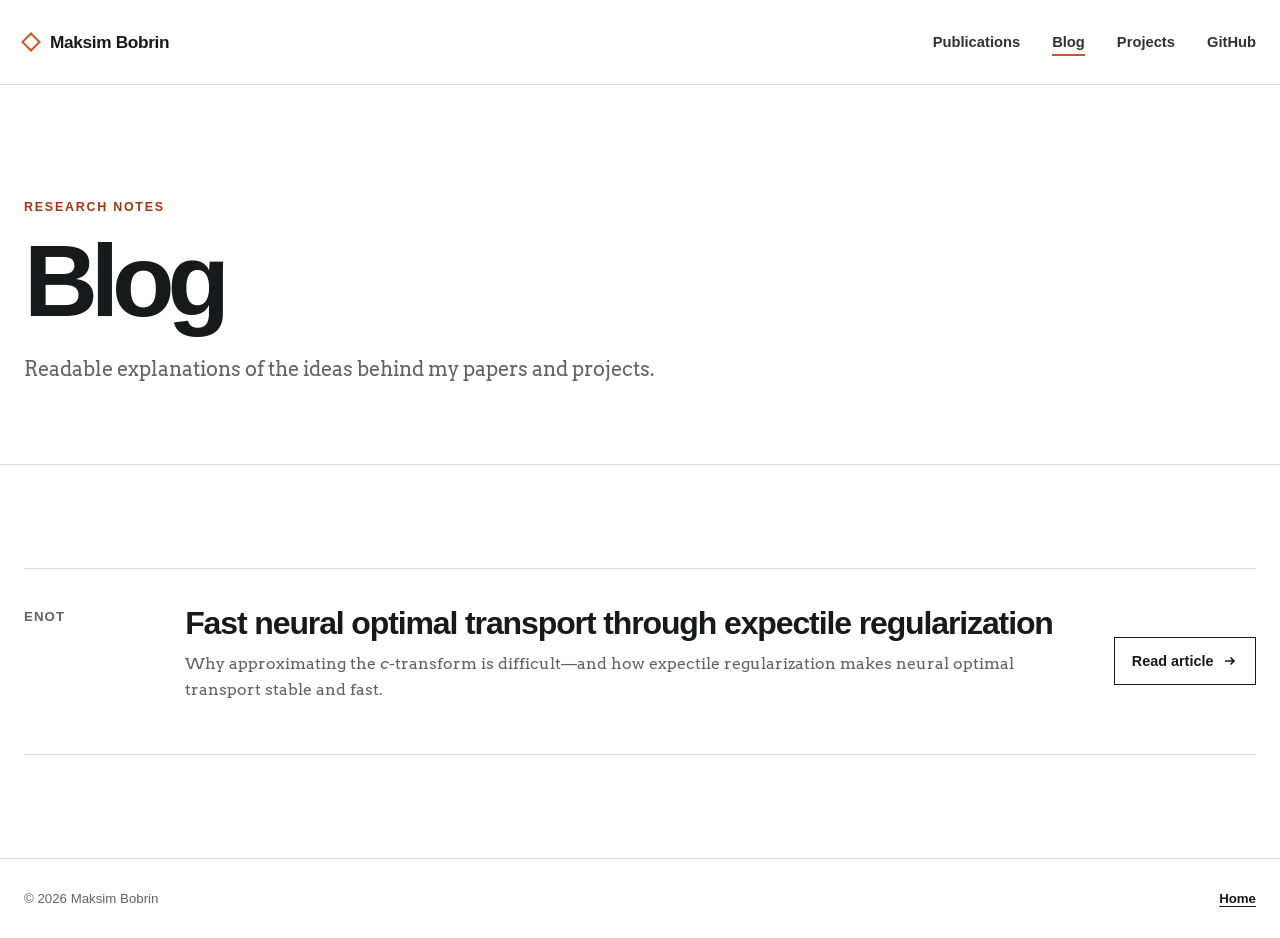
==== blog/index.html @ 1773270e "Build personal research website" ====
<!doctype html>
<html lang="en">
<head>
  <meta charset="utf-8"><meta name="viewport" content="width=device-width, initial-scale=1">
  <title>Blog — Maksim Bobrin</title>
  <meta name="description" content="Research notes and paper explanations by Maksim Bobrin.">
  <link rel="canonical" href="https://maxsbob.github.io/blog/">
  <link rel="icon" href="/assets/favicon.svg" type="image/svg+xml"><link rel="apple-touch-icon" href="/assets/images/favicon-192x192.png">
  <link rel="preconnect" href="https://fonts.googleapis.com"><link rel="preconnect" href="https://fonts.gstatic.com" crossorigin><link href="https://fonts.googleapis.com/css2?family=Arvo:wght@400&amp;display=swap" rel="stylesheet">
  <link rel="stylesheet" href="/assets/css/site.css">
</head>
<body>
  <a class="skip-link" href="#main">Skip to content</a>
  <header class="site-header"><div class="nav-shell"><a class="brand" href="/"><span class="brand-mark" aria-hidden="true"></span>Maksim Bobrin</a><nav class="site-nav" aria-label="Main navigation"><a href="/publications/">Publications</a><a href="/blog/" aria-current="page">Blog</a><a href="/projects/">Projects</a><a href="https://github.com/maxsbob" rel="me">GitHub</a></nav></div></header>
  <main id="main">
    <section class="page-hero"><div class="container"><p class="eyebrow">Research notes</p><h1>Blog</h1><p class="page-intro">Readable explanations of the ideas behind my papers and projects.</p></div></section>
    <section class="section"><div class="container">
      <article class="post-row"><div class="row-label">ENOT</div><div class="post-main"><h2>Fast neural optimal transport through expectile regularization</h2><p class="row-description">Why approximating the <em>c</em>-transform is difficult—and how expectile regularization makes neural optimal transport stable and fast.</p></div><a class="button row-action" href="/blog/enot/">Read article <svg class="arrow-icon" aria-hidden="true" viewBox="0 0 16 16" fill="none"><path d="M3 8h9M8.5 4.5 12 8l-3.5 3.5" stroke="currentColor" stroke-width="1.6"/></svg></a></article>
    </div></section>
  </main>
  <footer class="site-footer"><div class="container footer-inner"><p>© 2026 Maksim Bobrin</p><a href="/">Home</a></div></footer>
</body>
</html>
---- assets/css/site.css ----
:root {
  --ink: #18191b;
  --muted: #616267;
  --paper: #ffffff;
  --soft: #f7f5f1;
  --rule: #dedbd4;
  --accent: #cf541f;
  --accent-dark: #9f3810;
  --heading-font: -apple-system, BlinkMacSystemFont, "Segoe UI", Helvetica, Arial, sans-serif;
  --article-font: "Arvo", sans-serif;
  --container: 1240px;
  --transition: 180ms ease;
}

* {
  box-sizing: border-box;
}

html {
  color-scheme: light;
  scroll-behavior: smooth;
}

body {
  margin: 0;
  background: var(--paper);
  color: var(--ink);
  font-family: var(--heading-font);
  -webkit-font-smoothing: antialiased;
}

img {
  display: block;
  max-width: 100%;
}

a {
  color: inherit;
}

a:focus-visible,
button:focus-visible {
  outline: 3px solid rgba(207, 84, 31, 0.35);
  outline-offset: 4px;
}

.skip-link {
  position: absolute;
  top: -60px;
  left: 1rem;
  z-index: 20;
  padding: 0.75rem 1rem;
  background: var(--ink);
  color: #fff;
  transition: top var(--transition);
}

.skip-link:focus {
  top: 1rem;
}

.site-header {
  border-bottom: 1px solid var(--rule);
}

.nav-shell,
.container {
  width: min(calc(100% - 48px), var(--container));
  margin-inline: auto;
}

.nav-shell {
  min-height: 84px;
  display: flex;
  align-items: center;
  justify-content: space-between;
  gap: 2rem;
}

.brand {
  display: inline-flex;
  align-items: center;
  gap: 0.75rem;
  text-decoration: none;
  font-size: 1.08rem;
  font-weight: 750;
  letter-spacing: -0.02em;
}

.brand-mark {
  width: 14px;
  height: 14px;
  border: 2px solid var(--accent);
  transform: rotate(45deg);
}

.site-nav {
  display: flex;
  align-items: center;
  gap: clamp(1rem, 2.5vw, 2.25rem);
  font-size: 0.92rem;
  font-weight: 650;
}

.site-nav a {
  position: relative;
  padding: 0.35rem 0;
  color: #303135;
  text-decoration: none;
}

.site-nav a::after {
  position: absolute;
  right: 0;
  bottom: 0;
  left: 0;
  height: 2px;
  background: var(--accent);
  content: "";
  opacity: 0;
  transform: scaleX(0.35);
  transition: opacity var(--transition), transform var(--transition);
}

.site-nav a:hover::after,
.site-nav a[aria-current="page"]::after {
  opacity: 1;
  transform: scaleX(1);
}

.hero {
  overflow: hidden;
  border-bottom: 1px solid var(--rule);
}

.hero-grid {
  min-height: 610px;
  display: grid;
  grid-template-columns: minmax(0, 0.9fr) minmax(440px, 1.1fr);
  align-items: center;
  gap: clamp(2rem, 5vw, 5rem);
  padding-block: 5.5rem 4.5rem;
}

.eyebrow,
.kicker {
  margin: 0 0 1.25rem;
  color: var(--accent-dark);
  font-size: 0.78rem;
  font-weight: 800;
  letter-spacing: 0.14em;
  text-transform: uppercase;
}

h1,
h2,
h3,
p {
  margin-top: 0;
}

h1,
h2,
h3 {
  font-family: var(--heading-font);
  text-wrap: balance;
}

.hero h1 {
  max-width: 760px;
  margin-bottom: 1.5rem;
  font-size: clamp(3.6rem, 7.6vw, 7.4rem);
  line-height: 0.88;
  letter-spacing: -0.075em;
}

.hero-copy,
.page-intro,
.prose,
.article-body {
  font-family: var(--article-font);
  font-weight: 400;
}

.hero-copy {
  max-width: 650px;
  margin-bottom: 2.25rem;
  color: var(--muted);
  font-size: clamp(1.05rem, 1.7vw, 1.3rem);
  line-height: 1.75;
}

.button-row,
.link-row {
  display: flex;
  flex-wrap: wrap;
  gap: 0.8rem;
}

.button {
  min-height: 48px;
  display: inline-flex;
  align-items: center;
  justify-content: center;
  gap: 0.55rem;
  padding: 0.7rem 1.05rem;
  border: 1px solid var(--ink);
  background: transparent;
  color: var(--ink);
  font-size: 0.9rem;
  font-weight: 750;
  text-decoration: none;
  transition: background-color var(--transition), border-color var(--transition), color var(--transition), transform var(--transition);
}

.button:hover {
  background: var(--ink);
  color: #fff;
  transform: translateY(-2px);
}

.button-primary {
  border-color: var(--accent);
  background: var(--accent);
  color: #fff;
}

.button-primary:hover {
  border-color: var(--accent-dark);
  background: var(--accent-dark);
}

.arrow-icon {
  width: 16px;
  height: 16px;
  flex: 0 0 auto;
}

.hero-art {
  width: min(760px, 120%);
  max-width: none;
  margin-right: -12%;
}

.section {
  padding-block: clamp(4rem, 8vw, 7rem);
}

.section + .section {
  border-top: 1px solid var(--rule);
}

.section-heading {
  display: flex;
  align-items: end;
  justify-content: space-between;
  gap: 2rem;
  margin-bottom: 2.25rem;
}

.section-heading h2 {
  margin: 0;
  font-size: clamp(2rem, 4vw, 3.5rem);
  line-height: 1;
  letter-spacing: -0.055em;
}

.text-link {
  display: inline-flex;
  align-items: center;
  gap: 0.45rem;
  color: var(--accent-dark);
  font-weight: 750;
  text-decoration-thickness: 1px;
  text-underline-offset: 0.28em;
}

.text-link:hover {
  color: var(--accent);
}

.work-row,
.project-row,
.post-row {
  display: grid;
  grid-template-columns: 110px minmax(0, 1fr) auto;
  gap: clamp(1.25rem, 4vw, 4.5rem);
  padding-block: 2.25rem;
  border-top: 1px solid var(--rule);
}

.work-row:last-child,
.project-row:last-child,
.post-row:last-child {
  border-bottom: 1px solid var(--rule);
}

.work-year,
.row-label {
  padding-top: 0.3rem;
  color: var(--muted);
  font-size: 0.83rem;
  font-weight: 750;
  letter-spacing: 0.08em;
  text-transform: uppercase;
}

.work-main h3,
.project-main h2,
.post-main h2 {
  margin-bottom: 0.65rem;
  font-size: clamp(1.45rem, 2.5vw, 2.3rem);
  line-height: 1.13;
  letter-spacing: -0.035em;
}

.authors,
.row-description {
  margin-bottom: 1rem;
  color: var(--muted);
  font-family: var(--article-font);
  font-size: 0.97rem;
  font-weight: 400;
  line-height: 1.65;
}

.spotlight {
  display: inline-block;
  margin-bottom: 1rem;
  padding: 0.42rem 0.65rem;
  border-left: 3px solid var(--accent);
  background: #f7e5db;
  color: #72290e;
  font-size: 0.78rem;
  font-weight: 800;
  letter-spacing: 0.05em;
  text-transform: uppercase;
}

.link-row a {
  color: var(--accent-dark);
  font-size: 0.9rem;
  font-weight: 720;
  text-decoration-thickness: 1px;
  text-underline-offset: 0.25em;
}

.row-action {
  align-self: center;
}

.page-hero {
  padding-block: clamp(4.5rem, 9vw, 8rem) clamp(3rem, 6vw, 5rem);
  border-bottom: 1px solid var(--rule);
}

.page-hero h1 {
  max-width: 1000px;
  margin-bottom: 1.5rem;
  font-size: clamp(3.2rem, 8vw, 7.6rem);
  line-height: 0.92;
  letter-spacing: -0.07em;
}

.page-intro {
  max-width: 760px;
  margin-bottom: 0;
  color: var(--muted);
  font-size: clamp(1.05rem, 1.7vw, 1.25rem);
  line-height: 1.75;
}

.article-header {
  padding-block: clamp(4rem, 8vw, 7rem) clamp(3rem, 6vw, 5rem);
  border-bottom: 1px solid var(--rule);
}

.article-header-inner {
  max-width: 980px;
}

.article-header h1 {
  margin-bottom: 1.5rem;
  font-size: clamp(2.8rem, 6.3vw, 6rem);
  line-height: 0.96;
  letter-spacing: -0.06em;
}

.article-deck {
  max-width: 800px;
  margin-bottom: 1.5rem;
  color: var(--muted);
  font-family: var(--article-font);
  font-size: clamp(1.05rem, 2vw, 1.35rem);
  font-weight: 400;
  line-height: 1.72;
}

.article-meta {
  margin: 0;
  color: var(--accent-dark);
  font-size: 0.8rem;
  font-weight: 800;
  letter-spacing: 0.09em;
  text-transform: uppercase;
}

.article-layout {
  display: grid;
  grid-template-columns: 210px minmax(0, 760px);
  justify-content: center;
  gap: clamp(2.5rem, 7vw, 7rem);
  padding-block: clamp(3.5rem, 8vw, 7rem);
}

.article-toc {
  position: sticky;
  top: 2rem;
  align-self: start;
  padding-top: 0.2rem;
}

.article-toc p {
  margin-bottom: 0.8rem;
  color: var(--muted);
  font-size: 0.75rem;
  font-weight: 800;
  letter-spacing: 0.1em;
  text-transform: uppercase;
}

.article-toc a {
  display: block;
  padding-block: 0.45rem;
  color: #414246;
  font-size: 0.88rem;
  text-decoration: none;
}

.article-toc a:hover {
  color: var(--accent-dark);
}

.article-body {
  font-size: 1.04rem;
  line-height: 1.95;
}

.article-body h2 {
  margin: 3.2rem 0 1rem;
  font-size: clamp(1.65rem, 3vw, 2.35rem);
  line-height: 1.15;
  letter-spacing: -0.035em;
}

.article-body h2:first-child {
  margin-top: 0;
}

.article-body p,
.article-body ul {
  margin-bottom: 1.5rem;
}

.article-body li + li {
  margin-top: 0.65rem;
}

.callout {
  margin-block: 2rem;
  padding: 1.25rem 1.4rem;
  border-left: 4px solid var(--accent);
  background: var(--soft);
}

.callout p:last-child {
  margin-bottom: 0;
}

.empty-state {
  max-width: 720px;
  padding-block: 3rem;
}

.empty-state h2 {
  margin-bottom: 0.8rem;
  font-size: 2rem;
  letter-spacing: -0.04em;
}

.empty-state p {
  color: var(--muted);
  line-height: 1.7;
}

.site-footer {
  padding-block: 2rem;
  border-top: 1px solid var(--rule);
}

.footer-inner {
  display: flex;
  align-items: center;
  justify-content: space-between;
  gap: 1.5rem;
  color: var(--muted);
  font-size: 0.83rem;
}

.footer-inner p {
  margin: 0;
}

.footer-inner a {
  color: var(--ink);
  font-weight: 700;
  text-underline-offset: 0.22em;
}

@media (max-width: 900px) {
  .hero-grid {
    min-height: auto;
    grid-template-columns: 1fr;
    padding-top: 4rem;
  }

  .hero-art {
    width: 100%;
    max-width: 700px;
    margin: -1rem auto -2rem;
  }

  .work-row,
  .project-row,
  .post-row {
    grid-template-columns: 80px minmax(0, 1fr);
  }

  .row-action {
    grid-column: 2;
    justify-self: start;
  }

  .article-layout {
    grid-template-columns: minmax(0, 760px);
  }

  .article-toc {
    position: static;
    display: flex;
    flex-wrap: wrap;
    gap: 0.2rem 1rem;
    padding-bottom: 1.5rem;
    border-bottom: 1px solid var(--rule);
  }

  .article-toc p {
    width: 100%;
  }
}

@media (max-width: 640px) {
  .nav-shell,
  .container {
    width: min(calc(100% - 32px), var(--container));
  }

  .nav-shell {
    min-height: 0;
    align-items: flex-start;
    flex-direction: column;
    gap: 1rem;
    padding-block: 1.25rem;
  }

  .site-nav {
    width: 100%;
    justify-content: space-between;
    gap: 0.75rem;
    overflow-x: auto;
    font-size: 0.84rem;
  }

  .hero-grid {
    padding-block: 3.5rem 2.5rem;
  }

  .hero h1,
  .page-hero h1 {
    font-size: clamp(3.1rem, 17vw, 4.8rem);
  }

  .article-header h1 {
    font-size: clamp(2.6rem, 13vw, 4rem);
  }

  .section-heading,
  .footer-inner {
    align-items: flex-start;
    flex-direction: column;
  }

  .work-row,
  .project-row,
  .post-row {
    grid-template-columns: 1fr;
    gap: 0.75rem;
  }

  .row-action {
    grid-column: 1;
  }

  .article-body {
    font-size: 0.98rem;
    line-height: 1.85;
  }
}

@media (prefers-reduced-motion: reduce) {
  html {
    scroll-behavior: auto;
  }

  *,
  *::before,
  *::after {
    scroll-behavior: auto !important;
    transition-duration: 0.01ms !important;
  }
}
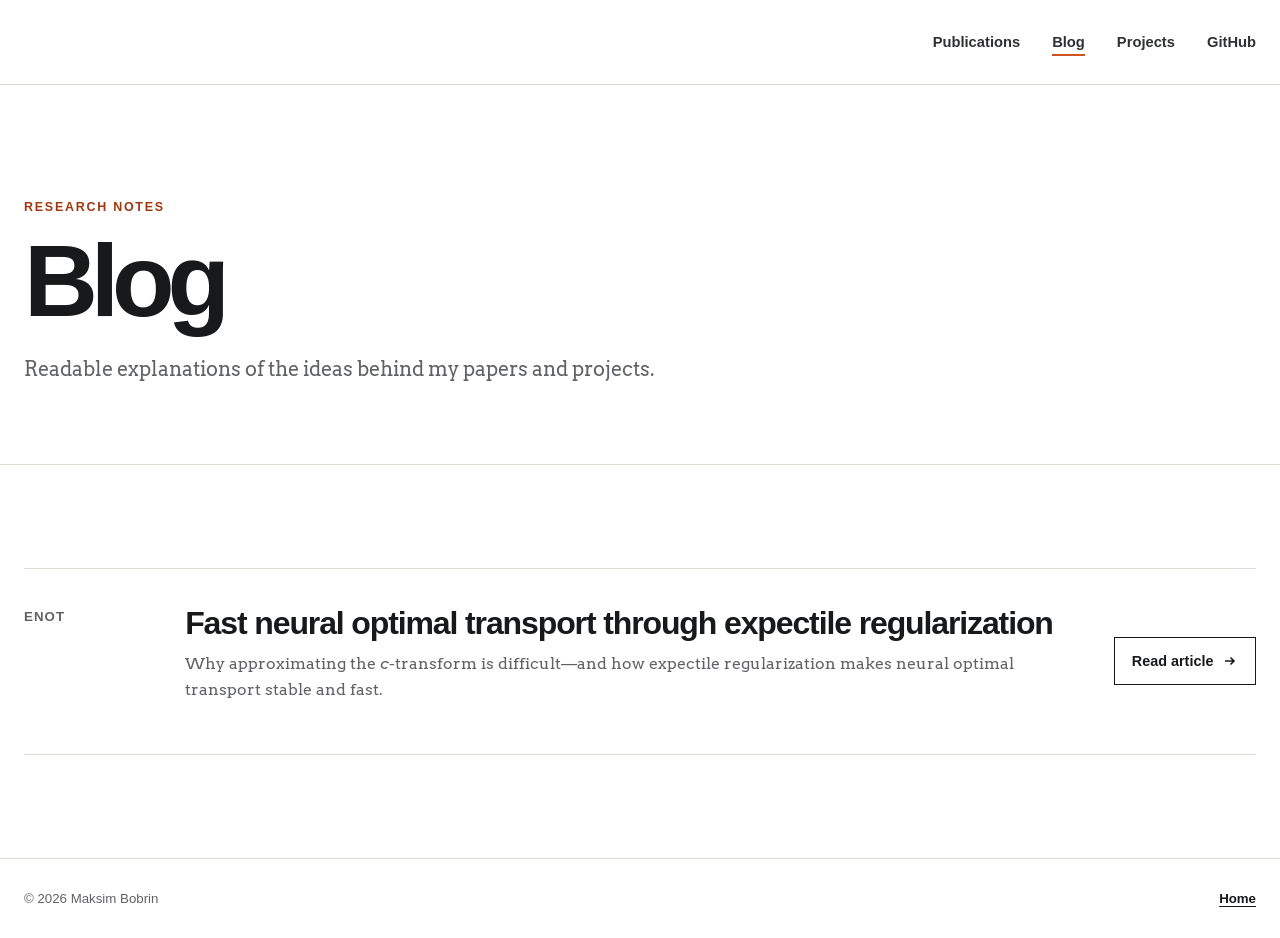
==== commit 2e0283cc: "Publish personal research website" ====
--- a/blog/index.html
+++ b/blog/index.html
@@ -11,7 +11,7 @@
 </head>
 <body>
   <a class="skip-link" href="#main">Skip to content</a>
-  <header class="site-header"><div class="nav-shell"><a class="brand" href="/"><span class="brand-mark" aria-hidden="true"></span>Maksim Bobrin</a><nav class="site-nav" aria-label="Main navigation"><a href="/publications/">Publications</a><a href="/blog/" aria-current="page">Blog</a><a href="/projects/">Projects</a><a href="https://github.com/maxsbob" rel="me">GitHub</a></nav></div></header>
+  <header class="site-header"><div class="nav-shell nav-shell-end"><nav class="site-nav" aria-label="Main navigation"><a href="/publications/">Publications</a><a href="/blog/" aria-current="page">Blog</a><a href="/projects/">Projects</a><a href="https://github.com/maxsbob" rel="me">GitHub</a></nav></div></header>
   <main id="main">
     <section class="page-hero"><div class="container"><p class="eyebrow">Research notes</p><h1>Blog</h1><p class="page-intro">Readable explanations of the ideas behind my papers and projects.</p></div></section>
     <section class="section"><div class="container">
--- a/assets/css/site.css
+++ b/assets/css/site.css
@@ -75,6 +75,10 @@
   align-items: center;
   justify-content: space-between;
   gap: 2rem;
+}
+
+.nav-shell-end {
+  justify-content: flex-end;
 }
 
 .brand {
@@ -242,6 +246,231 @@
   margin-right: -12%;
 }
 
+.home-main {
+  border-bottom: 1px solid var(--rule);
+}
+
+.home-split {
+  display: grid;
+  grid-template-columns: repeat(2, minmax(0, 1fr));
+  align-items: stretch;
+}
+
+.profile-pane {
+  min-height: calc(100vh - 84px);
+  padding: clamp(4rem, 8vw, 7.5rem) clamp(2rem, 5vw, 5rem) 5rem 0;
+}
+
+.profile-identity {
+  position: sticky;
+  top: 3.5rem;
+  width: max-content;
+  max-width: 100%;
+}
+
+.profile-pane h1 {
+  margin: 0;
+  font-size: clamp(3.8rem, 6vw, 5.75rem);
+  line-height: 0.94;
+  letter-spacing: -0.07em;
+}
+
+.profile-links {
+  display: flex;
+  align-items: center;
+  gap: 0.55rem;
+  width: fit-content;
+  margin: 1.7rem auto 0;
+}
+
+.profile-links a {
+  width: 44px;
+  height: 44px;
+  display: inline-flex;
+  align-items: center;
+  justify-content: center;
+  color: #3f4145;
+  transition: color var(--transition), transform var(--transition);
+}
+
+.profile-links a:hover {
+  color: var(--accent);
+  transform: translateY(-2px);
+}
+
+.profile-links svg {
+  width: 27px;
+  height: 27px;
+  fill: currentColor;
+}
+
+.profile-links .icon-cutout {
+  fill: var(--paper);
+}
+
+.home-publications {
+  min-width: 0;
+  padding: clamp(3.5rem, 6vw, 5.5rem) 0 5rem clamp(2rem, 4vw, 4rem);
+  border-left: 1px solid var(--rule);
+}
+
+.compact-heading {
+  display: flex;
+  align-items: baseline;
+  justify-content: space-between;
+  gap: 1.5rem;
+  margin-bottom: 1.3rem;
+}
+
+.compact-heading h2 {
+  margin: 0;
+  font-size: clamp(1.8rem, 3vw, 2.5rem);
+  line-height: 1;
+  letter-spacing: -0.045em;
+}
+
+.compact-heading .text-link {
+  flex: 0 0 auto;
+  font-size: 0.78rem;
+}
+
+.publication-list {
+  border-bottom: 1px solid var(--rule);
+}
+
+.publication-item {
+  display: grid;
+  grid-template-columns: 54px minmax(0, 1fr);
+  gap: 1rem;
+  padding-block: 1.1rem;
+  border-top: 1px solid var(--rule);
+}
+
+.publication-year {
+  padding-top: 0.15rem;
+  color: var(--muted);
+  font-size: 0.72rem;
+  font-weight: 750;
+  letter-spacing: 0.06em;
+}
+
+.publication-title {
+  margin-bottom: 0.42rem;
+  font-size: clamp(0.98rem, 1.35vw, 1.13rem);
+  line-height: 1.27;
+  letter-spacing: -0.02em;
+}
+
+.publication-title a {
+  text-decoration-color: transparent;
+  text-decoration-thickness: 1px;
+  text-underline-offset: 0.22em;
+  transition: color var(--transition), text-decoration-color var(--transition);
+}
+
+.publication-title a:hover {
+  color: var(--accent-dark);
+  text-decoration-color: currentColor;
+}
+
+.publication-meta,
+.publication-venue {
+  margin-bottom: 0.28rem;
+  color: var(--muted);
+  font-family: var(--article-font);
+  font-size: 0.72rem;
+  font-weight: 400;
+  line-height: 1.52;
+}
+
+.publication-meta .author-self {
+  color: var(--ink);
+  font-weight: 700;
+}
+
+.equal-contribution-mark {
+  margin-left: 0.08em;
+  color: var(--accent-dark);
+  font-size: 0.8em;
+  line-height: 0;
+}
+
+.publication-note {
+  margin: 0.9rem 0 0;
+  color: var(--muted);
+  font-family: var(--article-font);
+  font-size: 0.7rem;
+  line-height: 1.5;
+}
+
+.publication-note sup {
+  color: var(--accent-dark);
+  font-weight: 700;
+}
+
+.publication-venue {
+  color: #414246;
+}
+
+.venue-mark {
+  display: inline-block;
+  padding: 0.26rem 0.48rem;
+  border-left: 3px solid var(--accent);
+  background: #f7e5db;
+  color: #72290e;
+  font-family: var(--heading-font);
+  font-size: 0.67rem;
+  font-weight: 800;
+  letter-spacing: 0.055em;
+  line-height: 1.2;
+  text-transform: uppercase;
+}
+
+.publication-badge {
+  display: inline-block;
+  margin-bottom: 0.48rem;
+  color: var(--accent-dark);
+  font-size: 0.67rem;
+  font-weight: 800;
+  letter-spacing: 0.07em;
+  text-transform: uppercase;
+}
+
+.publication-links {
+  display: flex;
+  flex-wrap: wrap;
+  gap: 0.35rem 0.75rem;
+  margin-top: 0.46rem;
+}
+
+.publication-links a {
+  color: var(--accent-dark);
+  font-size: 0.7rem;
+  font-weight: 750;
+  text-decoration-thickness: 1px;
+  text-underline-offset: 0.22em;
+}
+
+.publication-archive {
+  max-width: 1040px;
+  margin-inline: auto;
+}
+
+.publication-archive .publication-item {
+  grid-template-columns: 72px minmax(0, 1fr);
+  gap: clamp(1rem, 3vw, 2.5rem);
+  padding-block: 1.55rem;
+}
+
+.publication-archive .publication-title {
+  font-size: clamp(1.1rem, 2vw, 1.45rem);
+}
+
+.publication-archive .publication-meta,
+.publication-archive .publication-venue {
+  font-size: 0.82rem;
+}
+
 .section {
   padding-block: clamp(4rem, 8vw, 7rem);
 }
@@ -518,6 +747,14 @@
 }
 
 @media (max-width: 900px) {
+  .home-split {
+    grid-template-columns: minmax(0, 0.8fr) minmax(0, 1.2fr);
+  }
+
+  .profile-pane h1 {
+    font-size: clamp(3.1rem, 7vw, 4.5rem);
+  }
+
   .hero-grid {
     min-height: auto;
     grid-template-columns: 1fr;
@@ -585,6 +822,48 @@
     padding-block: 3.5rem 2.5rem;
   }
 
+  .home-split {
+    width: 100%;
+    grid-template-columns: 1fr;
+  }
+
+  .profile-pane {
+    min-height: 320px;
+    padding: 4rem 16px;
+    border-bottom: 1px solid var(--rule);
+  }
+
+  .profile-pane h1 {
+    font-size: clamp(3.5rem, 17vw, 5rem);
+  }
+
+  .profile-identity {
+    position: static;
+    width: 100%;
+    max-width: 100%;
+  }
+
+  .profile-links {
+    margin: 1.4rem auto 0;
+  }
+
+  .home-publications {
+    padding: 3.5rem 16px 4rem;
+    border-left: 0;
+  }
+
+  .compact-heading {
+    align-items: flex-start;
+    flex-direction: column;
+    gap: 0.9rem;
+  }
+
+  .publication-item,
+  .publication-archive .publication-item {
+    grid-template-columns: 42px minmax(0, 1fr);
+    gap: 0.75rem;
+  }
+
   .hero h1,
   .page-hero h1 {
     font-size: clamp(3.1rem, 17vw, 4.8rem);
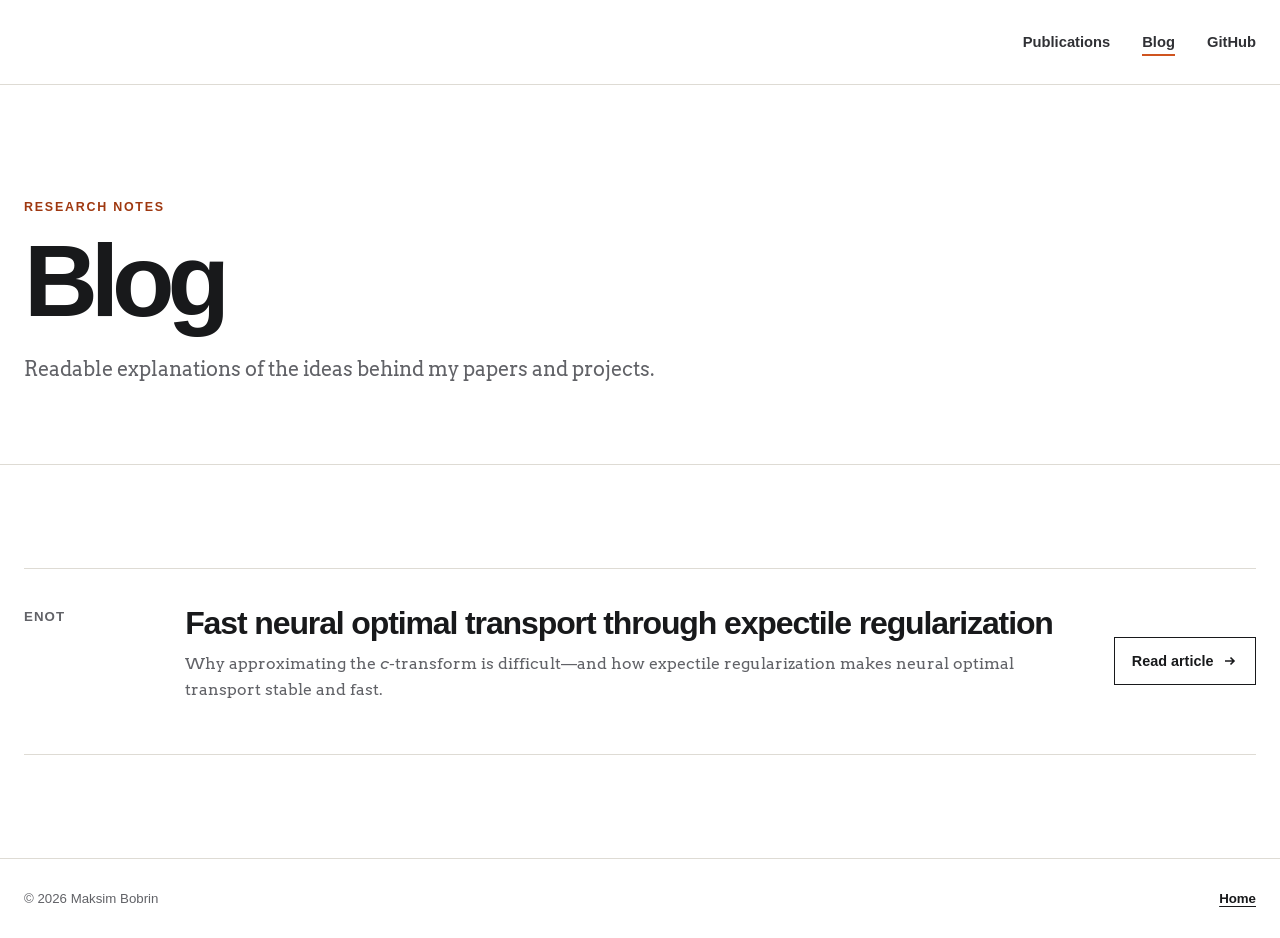
==== commit e88c8722: "Remove Projects navigation tab" ====
--- a/blog/index.html
+++ b/blog/index.html
@@ -11,7 +11,7 @@
 </head>
 <body>
   <a class="skip-link" href="#main">Skip to content</a>
-  <header class="site-header"><div class="nav-shell nav-shell-end"><nav class="site-nav" aria-label="Main navigation"><a href="/publications/">Publications</a><a href="/blog/" aria-current="page">Blog</a><a href="/projects/">Projects</a><a href="https://github.com/maxsbob" rel="me">GitHub</a></nav></div></header>
+  <header class="site-header"><div class="nav-shell nav-shell-end"><nav class="site-nav" aria-label="Main navigation"><a href="/publications/">Publications</a><a href="/blog/" aria-current="page">Blog</a><a href="https://github.com/maxsbob" rel="me">GitHub</a></nav></div></header>
   <main id="main">
     <section class="page-hero"><div class="container"><p class="eyebrow">Research notes</p><h1>Blog</h1><p class="page-intro">Readable explanations of the ideas behind my papers and projects.</p></div></section>
     <section class="section"><div class="container">
--- a/assets/css/site.css
+++ b/assets/css/site.css
@@ -346,6 +346,36 @@
   border-top: 1px solid var(--rule);
 }
 
+.home-publications .publication-item-with-thumbnail {
+  grid-template-columns: 54px minmax(0, 1fr) 104px;
+  align-items: center;
+  gap: 0.9rem;
+}
+
+.publication-thumbnail {
+  width: 104px;
+  height: 104px;
+  display: block;
+  overflow: hidden;
+  border: 1px solid var(--rule);
+  background: #fff;
+  box-shadow: 0 5px 16px rgba(24, 25, 27, 0.05);
+  text-decoration: none;
+  transition: border-color var(--transition), box-shadow var(--transition), transform var(--transition);
+}
+
+.publication-thumbnail:hover {
+  border-color: rgba(207, 84, 31, 0.58);
+  box-shadow: 0 8px 22px rgba(24, 25, 27, 0.1);
+  transform: translateY(-2px);
+}
+
+.publication-thumbnail img {
+  width: 100%;
+  height: 100%;
+  object-fit: cover;
+}
+
 .publication-year {
   padding-top: 0.15rem;
   color: var(--muted);
@@ -864,6 +894,16 @@
     gap: 0.75rem;
   }
 
+  .home-publications .publication-item-with-thumbnail {
+    grid-template-columns: 42px minmax(0, 1fr) 76px;
+    gap: 0.65rem;
+  }
+
+  .publication-thumbnail {
+    width: 76px;
+    height: 76px;
+  }
+
   .hero h1,
   .page-hero h1 {
     font-size: clamp(3.1rem, 17vw, 4.8rem);
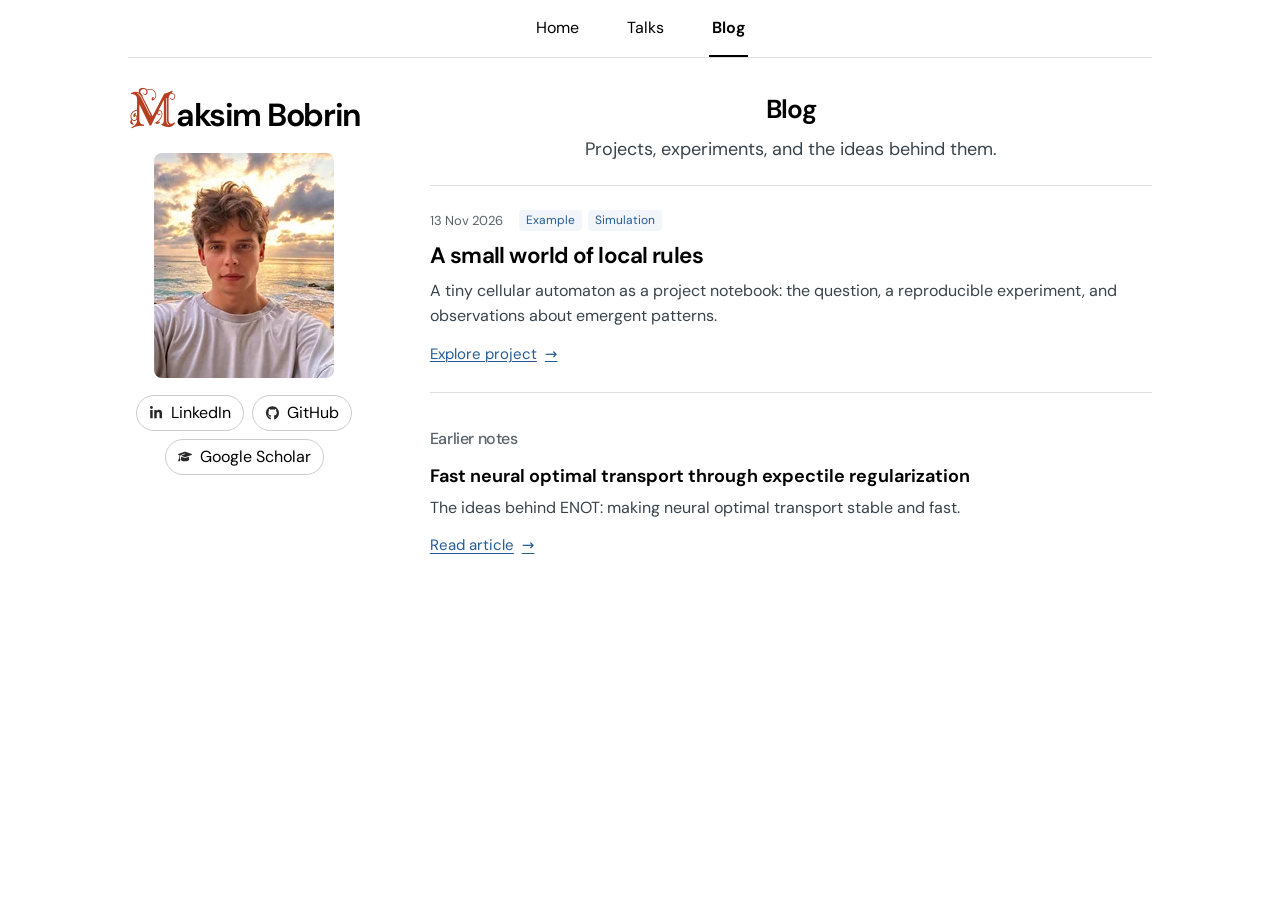
==== commit d5ae5cd2: "Add Blog with independent Quarto projects and automated publishing" ====
--- a/blog/index.html
+++ b/blog/index.html
@@ -1,23 +1,58 @@
 <!doctype html>
 <html lang="en">
 <head>
-  <meta charset="utf-8"><meta name="viewport" content="width=device-width, initial-scale=1">
-  <title>Blog — Maksim Bobrin</title>
-  <meta name="description" content="Research notes and paper explanations by Maksim Bobrin.">
-  <link rel="canonical" href="https://maxsbob.github.io/blog/">
-  <link rel="icon" href="/assets/favicon.svg" type="image/svg+xml"><link rel="apple-touch-icon" href="/assets/images/favicon-192x192.png">
-  <link rel="preconnect" href="https://fonts.googleapis.com"><link rel="preconnect" href="https://fonts.gstatic.com" crossorigin><link href="https://fonts.googleapis.com/css2?family=Arvo:wght@400&amp;display=swap" rel="stylesheet">
-  <link rel="stylesheet" href="/assets/css/site.css">
+  <meta charset="utf-8">
+  <meta name="viewport" content="width=device-width, initial-scale=1">
+  <meta name="color-scheme" content="light">
+  <meta name="theme-color" content="#ffffff">
+  <meta name="description" content="Projects, experiments, and research notes by Maksim Bobrin.">
+  <meta property="og:title" content="Blog · Maksim Bobrin">
+  <meta property="og:description" content="Projects, experiments, and research notes by Maksim Bobrin.">
+  <meta property="og:type" content="website">
+  <meta property="og:url" content="https://maxsbob.github.io/blog/">
+  <meta name="twitter:card" content="summary">
+  <meta name="twitter:title" content="Blog · Maksim Bobrin">
+  <meta name="twitter:description" content="Projects, experiments, and research notes by Maksim Bobrin.">
+  <title>Blog · Maksim Bobrin</title>
+  <link rel="stylesheet" href="../assets/site.css?v=a213619a45d1">
+
 </head>
 <body>
-  <a class="skip-link" href="#main">Skip to content</a>
-  <header class="site-header"><div class="nav-shell nav-shell-end"><nav class="site-nav" aria-label="Main navigation"><a href="/publications/">Publications</a><a href="/blog/" aria-current="page">Blog</a><a href="https://github.com/maxsbob" rel="me">GitHub</a></nav></div></header>
-  <main id="main">
-    <section class="page-hero"><div class="container"><p class="eyebrow">Research notes</p><h1>Blog</h1><p class="page-intro">Readable explanations of the ideas behind my papers and projects.</p></div></section>
-    <section class="section"><div class="container">
-      <article class="post-row"><div class="row-label">ENOT</div><div class="post-main"><h2>Fast neural optimal transport through expectile regularization</h2><p class="row-description">Why approximating the <em>c</em>-transform is difficult—and how expectile regularization makes neural optimal transport stable and fast.</p></div><a class="button row-action" href="/blog/enot/">Read article <svg class="arrow-icon" aria-hidden="true" viewBox="0 0 16 16" fill="none"><path d="M3 8h9M8.5 4.5 12 8l-3.5 3.5" stroke="currentColor" stroke-width="1.6"/></svg></a></article>
-    </div></section>
-  </main>
-  <footer class="site-footer"><div class="container footer-inner"><p>© 2026 Maksim Bobrin</p><a href="/">Home</a></div></footer>
+  <a class="skip" href="#main">Skip to content</a>
+  <header class="topbar">
+    <nav aria-label="Main navigation"><a href="../index.html">Home</a> <a href="../talks.html">Talks</a> <a href="../blog/" aria-current="page">Blog</a></nav>
+  </header>
+  <div class="layout">
+    <aside class="profile" aria-label="Researcher profile">
+      <a class="name" href="../index.html"><span class="name-initial">M</span>aksim Bobrin</a>
+      <picture>
+        <source type="image/webp" srcset="../assets/portrait-180.webp 180w, ../assets/portrait-360.webp 360w, ../assets/portrait-540.webp 540w" sizes="(max-width: 640px) 152px, (pointer: coarse) and (orientation: landscape) and (max-height: 500px) and (max-width: 960px) 152px, 180px">
+        <img class="portrait" src="../assets/portrait-360.jpg" alt="Maksim Bobrin by the sea" width="360" height="450" fetchpriority="high" decoding="async">
+      </picture>
+      <ul class="profiles" aria-label="Profiles"><li data-profile="linkedin"><a href="https://www.linkedin.com/in/maksim-bobrin"><img src="../assets/linkedin.svg" alt="" width="15" height="15">LinkedIn</a></li>
+<li data-profile="github"><a href="https://github.com/maxsbob"><img src="../assets/github.svg" alt="" width="15" height="15">GitHub</a></li>
+<li data-profile="scholar"><a href="https://scholar.google.com/citations?user=8vy8vqgAAAAJ&amp;hl=en"><img src="../assets/scholar.svg" alt="" width="15" height="15">Google Scholar</a></li></ul>
+
+    </aside>
+    <div class="column">
+      <main id="main">
+  <div class="subintro blog-intro"><h1 class="page-title">Blog</h1>
+    <p class="lede">Projects, experiments, and the ideas behind them.</p>
+  </div>
+  <section aria-label="Project websites"><ul class="blog-list"><li><article class="blog-entry" aria-labelledby="local-rules">
+      <div class="blog-meta"><time datetime="2026-11-13">13 Nov 2026</time><span class="blog-tags"><span>Example</span><span>Simulation</span></span></div>
+      <h2 id="local-rules"><a href="local-rules/">A small world of local rules</a></h2>
+      <p>A tiny cellular automaton as a project notebook: the question, a reproducible experiment, and observations about emergent patterns.</p>
+      <a class="blog-open" href="local-rules/">Explore project <span aria-hidden="true">→</span><span class="sr-only">: A small world of local rules</span></a>
+    </article></li></ul></section>
+  <section class="blog-archive" aria-labelledby="earlier-notes"><h2 id="earlier-notes">Earlier notes</h2>
+    <article><h3><a href="enot/">Fast neural optimal transport through expectile regularization</a></h3>
+      <p>The ideas behind ENOT: making neural optimal transport stable and fast.</p>
+      <a class="blog-open" href="enot/">Read article <span aria-hidden="true">→</span></a>
+    </article>
+  </section>
+</main>
+    </div>
+  </div>
 </body>
 </html>
--- a/assets/site.css
+++ b/assets/site.css
@@ -0,0 +1,364 @@
+@font-face {
+  font-family: 'DM Sans';
+  src: url('dm-sans.woff2') format('woff2');
+  font-weight: 400 700;
+  font-display: swap;
+}
+@font-face {
+  font-family: 'Bobrin Initial';
+  src: url('bobrin-initial.woff2') format('woff2');
+  font-weight: 400;
+  font-display: swap;
+  unicode-range: U+004D;
+}
+:root {
+  color-scheme: light;
+  --ink: #000;
+  --line: #dedede;
+}
+* { box-sizing: border-box; }
+html, body { background: #fff; }
+html { scroll-padding-block-start: 20px; }
+body {
+  margin: 0;
+  color: var(--ink);
+  font: 1.125rem/1.55 'DM Sans', system-ui, sans-serif;
+  -webkit-font-smoothing: antialiased;
+}
+a, summary { color: var(--ink); }
+a { text-decoration: none; }
+main :is(p, li, .resources, .inline-links) a, .back {
+  text-decoration: underline;
+  text-decoration-thickness: 1px;
+  text-underline-offset: .16em;
+}
+main :is(p, li, .resources, .inline-links) a:hover, .back:hover { text-decoration-thickness: 2px; }
+a:hover, summary:hover { text-decoration: underline; text-underline-offset: 3px; }
+:focus-visible { outline: 2px solid var(--ink); outline-offset: 4px; }
+h1, h2, h3, p, ul { margin: 0; }
+h1, h2, h3 { color: var(--ink); line-height: 1.26; text-wrap: balance; }
+h1, h2 { letter-spacing: -.025em; }
+h1 { font-size: 1.9375rem; font-weight: 650; }
+h2 { font-size: 1.5625rem; font-weight: 650; }
+h3 { font-size: 1.1875rem; font-weight: 650; }
+.layout {
+  width: min(100% - 64px, 1024px);
+  margin: 0 auto;
+  padding: clamp(22px, 2.8vw, 37px) 0 30px;
+  display: grid;
+  grid-template-columns: max-content minmax(0, 1fr);
+  align-items: start;
+  gap: clamp(30px, 5.4vw, 76px);
+}
+.skip { position: absolute; left: 8px; top: -100px; background: white; padding: 4px 10px; }
+.skip:focus { top: 8px; }
+.profile { position: sticky; top: 28px; padding-top: 3px; }
+.name { display: inline-block; color: var(--ink); font-size: 2rem; font-weight: 650; letter-spacing: -.045em; line-height: 1.17; }
+.name-initial {
+  font: 400 1.47em/0 'Bobrin Initial', Georgia, serif;
+  letter-spacing: 0;
+  color: #b43f21;
+}
+.portrait {
+  display: block;
+  width: 180px;
+  height: 225px;
+  margin: 18px auto 0;
+  object-fit: cover;
+  object-position: center 48%;
+  border-radius: 8px;
+}
+.profiles {
+  list-style: none;
+  padding: 0;
+  margin: 17px 0 0;
+  display: grid;
+  grid-template-columns: max-content max-content;
+  justify-content: center;
+  align-items: center;
+  gap: 8px;
+}
+.profiles li { display: flex; justify-content: center; }
+.profiles li[data-profile=scholar] { grid-column: 1 / -1; justify-self: center; }
+.profiles li > :is(a,span) {
+  display: inline-flex;
+  align-items: center;
+  gap: 8px;
+  padding: 5px 12px;
+  border: 1px solid #ccc;
+  border-radius: 99px;
+  background: #fff;
+  color: var(--ink);
+  font-size: 1rem;
+  line-height: 1.5;
+}
+.profiles li > :is(a,span):hover, .profiles li > a:focus-visible {
+  background: #f2f2f2;
+  border-color: #888;
+  color: var(--ink);
+  text-decoration: none;
+}
+.profiles img { width: 14px; height: 14px; object-fit: contain; opacity: .84; }
+.life { width: 216px; max-width: 100%; margin: 26px auto 0; padding-top: 15px; border-top: 1px solid #e9e5e1; }
+.life figcaption { font-size: .8125rem; font-weight: 500; text-align: center; color: #514840; }
+.life-ideas { display: grid; grid-template-columns: repeat(2,minmax(0,1fr)); gap: 4px; margin-top: 10px; }
+.life-ideas button { appearance: none; border: 1px solid #e6dfd9; border-radius: 4px; padding: 3px 6px; color: #73665d; background: #fff; font: .65625rem/1.5 'DM Sans',sans-serif; cursor: pointer; }
+.life-ideas button:hover { border-color: var(--idea-tone); color: var(--idea-tone); }
+.life-ideas button[aria-pressed=true] { color: var(--idea-tone); border-color: var(--idea-tone); background: var(--idea-wash); }
+.life-ideas [data-idea=creativity] { --idea-tone: #a94929; --idea-wash: #fff5ed; }
+.life-ideas [data-idea=memory] { --idea-tone: #795098; --idea-wash: #f8f2fb; }
+.life-ideas [data-idea=adaptation] { --idea-tone: #326b57; --idea-wash: #eff7f2; }
+.life-ideas [data-idea=transport] { --idea-tone: #245c94; --idea-wash: #eff5fb; }
+.life-canvas { display: block; width: 100%; height: clamp(88px, calc(100svh - 680px), 142px); margin-top: 10px; cursor: crosshair; }
+.life-controls { display: flex; align-items: center; gap: 14px; margin-top: 9px; }
+.life-controls button { appearance: none; border: 0; padding: 3px 0; background: transparent; color: #514840; font: inherit; font-size: .75rem; line-height: 1.4; cursor: pointer; }
+.life-controls button:hover { color: #b43f21; text-decoration: underline; text-underline-offset: .2em; }
+.life-generation { margin-left: auto; color: #87786d; font: .6875rem/1.4 ui-monospace, monospace; font-variant-numeric: tabular-nums; }
+.life-hint { min-height: 30px; margin: 8px 0 0; font-size: .65625rem; line-height: 1.45; color: #87786d; text-align: left; }
+@media (max-height: 700px) {
+  .life { margin-top: 22px; }
+  .life-hint { min-height: 15px; margin-top: 4px; white-space: nowrap; overflow: hidden; text-overflow: ellipsis; }
+}
+.topbar { width: min(100% - 64px, 1024px); margin: 0 auto; border-bottom: 1px solid var(--line); }
+.topbar nav { display: flex; justify-content: center; gap: clamp(15px, 3.3vw, 42px); }
+.topbar a {
+  display: inline-flex;
+  align-items: center;
+  min-height: 57px;
+  padding: 5px 3px 3px;
+  border-bottom: 2px solid transparent;
+  font-size: 1rem;
+  color: var(--ink);
+}
+.topbar a:hover { text-decoration: none; color: var(--ink); border-bottom-color: #999; }
+.topbar a[aria-current=page] { color: var(--ink); font-weight: 650; border-bottom-color: var(--ink); }
+.section-title {
+  --motif-left: url('math/trefoil.svg');
+  --motif-right: var(--motif-left);
+  --pattern-width: 54px;
+  --pattern-aspect: 64 / 48;
+  display: grid;
+  grid-template-columns: minmax(0,1fr) auto minmax(0,1fr);
+  align-items: center;
+  justify-content: center;
+  gap: clamp(6px,1.3vw,17px);
+  text-align: center;
+  color: var(--ink);
+  font-size: 1.625rem;
+  line-height: 1.18;
+  margin-bottom: 11px;
+}
+.section-title::before, .section-title::after {
+  content: '';
+  width: min(100%,var(--pattern-width));
+  aspect-ratio: var(--pattern-aspect);
+  background: var(--motif-left) center / contain no-repeat;
+  justify-self: end;
+}
+.section-title::after { background-image: var(--motif-right); justify-self: start; }
+.updates-title {
+  --motif-left: url('math/dragon.svg');
+  --motif-right: var(--motif-left);
+  --pattern-aspect: 1;
+  --pattern-width: 48px;
+}
+.publications-title { --motif-left: url('automata/rule-90.svg'); --motif-right: var(--motif-left); --pattern-width: 126px; --pattern-aspect: 130 / 40; font-weight: 700; }
+.updates-title::after { transform: scaleX(-1); }
+.publications-title::after { transform: scaleX(-1); }
+.intro-title::after { transform: rotate(180deg); }
+.page-title { font-size: 1.625rem; line-height: 1.18; text-align: center; margin-bottom: 11px; }
+.interest h2 { text-align: center; margin-bottom: 5px; }
+.column { min-width: 0; }
+main > section + section { margin-top: 28px; }
+.bio p, .lede { margin-top: 7px; max-width: 70ch; }
+.updates { list-style: none; padding: 0; margin-top: 8px; }
+.updates li { display: grid; grid-template-columns: 4.85em 1fr; align-items: baseline; gap: 12px; margin: 9px 0; }
+time, .meta, .sample { color: var(--ink); font-size: 1rem; }
+time { font-variant-numeric: tabular-nums; }
+.spotlight-tag { display: inline-block; padding: 0 6px; border-radius: 4px; background: #fff0e7; color: #9a351d; font-size: .9em; font-weight: 700; line-height: 1.55; white-space: nowrap; }
+.update-date { line-height: 1.45; }
+.update-date time { font-size: 1rem; }
+.inline-links { display: flex; align-items: baseline; flex-wrap: wrap; gap: 4px 15px; font-size: 1rem; margin-top: 4px; }
+summary { cursor: pointer; width: fit-content; }
+summary::marker { font-size: .75em; }
+.abstract p { margin: 5px 0; color: var(--ink); font-size: 1.0625rem; }
+/* Publication bibliography */
+#publications {
+  --conference: #245c94;
+  --workshop: #795098;
+  --preprint: #326b57;
+  --publication-link: #245c94;
+}
+.sr-only { position: absolute; width: 1px; height: 1px; padding: 0; margin: -1px; overflow: hidden; clip-path: inset(50%); white-space: nowrap; border: 0; }
+.publication-tools { display: flex; align-items: baseline; justify-content: space-between; flex-wrap: wrap; gap: 8px 16px; margin: 16px 0 27px; }
+.year-index { display: flex; gap: 14px; font-size: .9375rem; font-variant-numeric: tabular-nums; }
+.year-index a { color: var(--publication-link); text-decoration: underline; text-underline-offset: .2em; }
+.contribution-note { font-size: .875rem; }
+.contribution-note span, .equal-marker { color: #a83b22; font-weight: 700; }
+.equal-marker { font-size: .78em; line-height: 0; vertical-align: super; margin-left: 1px; }
+.publication-year { scroll-margin-top: 20px; }
+.publication-year + .publication-year { margin-top: 40px; }
+.year-title { display: flex; align-items: center; gap: 16px; margin: 0 0 18px; font-size: 1.5rem; font-weight: 650; font-variant-numeric: tabular-nums; }
+.year-title::after { content: ''; flex: 1; height: 1px; background: #d8dee3; }
+.publication-group { --group-color: var(--conference); --group-tint: #eef4fb; }
+.publication-group.workshop { --group-color: var(--workshop); --group-tint: #f5f0f8; }
+.publication-group.preprint { --group-color: var(--preprint); --group-tint: #edf6f1; }
+.publication-group + .publication-group { margin-top: 27px; }
+.group-title {
+  display: flex; align-items: center; gap: 10px;
+  width: 100%;
+  font-size: 1.0625rem; line-height: 1.4; font-weight: 700;
+  margin: 0 0 20px; padding: 10px 13px;
+  border-left: 4px solid var(--group-color);
+  border-radius: 0 5px 5px 0;
+  color: var(--group-color);
+  background: var(--group-tint);
+}
+.group-count { display: inline-flex; align-items: center; justify-content: center; min-width: 21px; height: 21px; padding: 0 5px; border: 1px solid currentColor; border-radius: 50%; font-size: .75rem; }
+.paper-row { display: block; margin-top: 0; scroll-margin-top: 24px; }
+.paper-row + .paper-row { margin-top: 20px; padding-top: 20px; border-top: 1px solid #e7e9ec; }
+.venue-line { display: flex; flex-wrap: wrap; align-items: baseline; gap: 2px 0; margin-bottom: .25rem; font-size: .9rem; line-height: 1.5; }
+.venue-links { font-weight: 650; }
+.venue-links a { color: var(--group-color); }
+.venue-links a:hover { text-decoration: underline; }
+.venue-distinction { margin-left: .5em; font-size: .82rem; font-weight: 650; color: #a83b22; }
+.venue { font-size: inherit; font-weight: 650; color: var(--group-color); }
+.place { font-weight: 500; color: #39434b; }
+.place::before { content: '·'; margin: 0 .45em; color: #7b8288; }
+.venue-line a:hover { text-decoration: underline; text-underline-offset: .18em; }
+.paper-title { margin: 0; color: #000; font-size: 1.1875rem; font-weight: 650; letter-spacing: -.01em; line-height: 1.35; text-wrap: pretty; }
+.paper-title a { color: inherit; text-decoration: none; transition: color .15s ease; }
+.paper-title a:hover, .paper-title a:focus-visible { color: var(--publication-link); text-decoration: underline; text-decoration-thickness: 1px; text-underline-offset: .16em; }
+.paper-keyword {
+  --topic-ink: #245c94;
+  --topic-tint: #f2f6fb;
+  display: flex; align-items: center; gap: 6px; width: fit-content;
+  margin: 7px 0 5px; padding: 2px 8px;
+  border: 1px solid color-mix(in srgb, var(--topic-ink) 14%, white);
+  border-radius: 4px;
+  color: var(--topic-ink); background: var(--topic-tint);
+  font-size: .75rem; font-weight: 500; line-height: 1.5;
+}
+.paper-keyword::before { content: ''; width: 4px; height: 4px; border-radius: 50%; background: currentColor; flex: 0 0 auto; }
+.paper-keyword[data-topic=reinforcement-learning] { --topic-ink: #326b57; --topic-tint: #f1f7f3; }
+.paper-keyword[data-topic=generative-modelling] { --topic-ink: #a94929; --topic-tint: #fff5ef; }
+.paper-keyword[data-topic=reasoning] { --topic-ink: #795098; --topic-tint: #f7f3fa; }
+.paper-keyword[data-topic=preference-optimization] { --topic-ink: #396d76; --topic-tint: #f1f7f8; }
+.paper-keyword[data-topic=efficient-computation] { --topic-ink: #7c6542; --topic-tint: #f8f5ef; }
+.paper-authors, .all-authors { margin: .35rem 0 .4rem; font-size: .96rem; line-height: 1.55; }
+.all-authors summary { display: inline; border-bottom: 1px dotted #999; }
+.all-authors summary::after { content: ' +'; font-weight: 650; color: var(--publication-link); }
+.all-authors[open] summary::after { content: ' −'; }
+.all-authors p { margin-top: .5rem; }
+.resources { display: flex; align-items: baseline; flex-wrap: wrap; gap: 4px 16px; font-size: .9375rem; margin-top: 4px; }
+.resources :is(a, summary) { color: var(--publication-link); }
+.resources a { text-decoration-color: #9aadc6; }
+.resources a:hover { text-decoration-color: currentColor; }
+.resources .abstract[open] { flex-basis: 100%; }
+.abstract p { margin: 8px 0 0; font-size: 1.0625rem; line-height: 1.55; }
+.subintro { margin-bottom: 22px; }
+.subintro .sample { margin-top: 4px; }
+.interest p, .talk .body-text { margin-top: 4px; }
+.interest h2, .talk h2 { font-size: 1.25rem; }
+.interest + .interest { margin-top: 18px; }
+/* Chronological talk list */
+.talks-list .year-title { margin-bottom: 24px; }
+.talk {
+  display: grid;
+  grid-template-columns: 112px minmax(0, 1fr);
+  gap: 22px;
+  align-items: start;
+}
+.talk-date { font-size: .9375rem; line-height: 1.65; color: #39434b; }
+.talks-list { container-type: inline-size; }
+.talk-content { min-width: 0; display: grid; grid-template-columns: minmax(0, 1fr) 248px; gap: 22px; }
+.talk-details { min-width: 0; }
+.talk-thumbnail { display: block; align-self: start; overflow: hidden; border: 1px solid #d8dee3; border-radius: 6px; max-width: 320px; }
+.talk-thumbnail img { display: block; width: 100%; height: auto; }
+.talk-thumbnail span { display: block; padding: 7px 10px; font-size: .8125rem; text-align: center; color: #245c94; border-top: 1px solid #e7e9ec; }
+.talk-thumbnail:hover { border-color: #245c94; text-decoration: none; }
+@container (max-width: 620px) {
+  .talk-content { display: block; }
+  .talk-thumbnail { margin-top: 18px; }
+}
+.talk-content h3 { line-height: 1.3; }
+.talk-topic { display: block; font-size: 1.5rem; font-weight: 700; color: #245c94; letter-spacing: -.025em; }
+.talk-title-detail { display: block; margin-top: 6px; font-size: 1.125rem; font-weight: 500; line-height: 1.4; }
+.talk-venue { margin-top: 10px; font-size: 1rem; }
+.talk-venue a, .talk-resources a { color: #245c94; }
+.talk-resources { display: flex; flex-wrap: wrap; gap: 10px 20px; align-items: baseline; margin-top: 12px; font-size: 1rem; }
+.talk-resources a { text-decoration: underline; text-underline-offset: .2em; }
+.file-info { margin-left: 5px; font-size: .8125rem; color: #39434b; }
+/* Project websites in the Blog */
+.blog-intro .lede { text-align: center; color: #39434b; }
+.blog-list { list-style: none; padding: 0; }
+.blog-entry { padding: 24px 0; border-block: 1px solid var(--line); }
+.blog-list li + li .blog-entry { border-top: 0; }
+.blog-meta { display: flex; flex-wrap: wrap; align-items: center; gap: 8px 16px; margin-bottom: 10px; }
+.blog-meta time { font-size: .8125rem; color: #59636b; }
+.blog-tags { display: flex; flex-wrap: wrap; gap: 6px; }
+.blog-tags span { padding: 1px 7px; background: #f2f6fb; color: #245c94; border-radius: 4px; font-size: .75rem; }
+.blog-entry h2 { font-size: 1.4rem; line-height: 1.35; text-wrap: pretty; }
+.blog-entry h2 a { text-decoration: none; }
+.blog-entry h2 a:hover { color: #245c94; text-decoration: underline; }
+.blog-entry p, .blog-archive p { margin-top: 8px; color: #39434b; font-size: 1rem; }
+.blog-open { display: inline-flex; align-items: baseline; gap: 8px; margin-top: 14px; color: #245c94; font-size: .9375rem; text-decoration: underline; text-underline-offset: .2em; }
+.blog-archive { margin-top: 36px; }
+.blog-archive h2 { font-size: 1rem; color: #59636b; font-weight: 500; margin-bottom: 16px; }
+.blog-archive h3 { font-size: 1.125rem; }
+[hidden] { display: none !important; }
+@media (max-width: 780px) {
+  .layout { grid-template-columns: max-content minmax(0, 1fr); gap: 30px; width: calc(100% - 48px); }
+  .name { font-size: 1.8125rem; }
+}
+@media (max-width: 640px),
+       (pointer: coarse) and (orientation: landscape) and (max-height: 500px) and (max-width: 960px) {
+  .layout { display: block; width: min(calc(100% - 40px), 600px); padding: 28px 0; }
+  .profile { position: static; text-align: center; margin-bottom: 26px; }
+  .portrait { width: 152px; height: 190px; margin-top: 16px; }
+  .profiles {
+    gap: 7px;
+    margin: 12px 0 0;
+  }
+  .profiles li > :is(a,span) {
+    gap: 5px;
+    min-height: 40px;
+    padding: 4px clamp(5px, 1.6vw, 10px);
+    white-space: nowrap;
+    font-size: .9375rem;
+  }
+  .profiles img { width: 13px; height: 13px; }
+  .topbar { width: calc(100% - 42px); }
+  .topbar nav { gap: clamp(12px,5vw,24px); }
+  .topbar a { min-height: 48px; }
+  .section-title { --pattern-width: 39px; gap: 8px; font-size: 1.5rem; }
+  .updates-title { --pattern-width: 40px; }
+  .publications-title { --pattern-width: 82px; }
+  .page-title { font-size: 1.5rem; }
+  main > section + section { margin-top: 24px; }
+  .updates li { grid-template-columns: 4.25em 1fr; gap: 8px; margin-bottom: 7px; }
+  .updates time { font-size: .9375rem; }
+  .talk { display: block; text-align: center; }
+  .talk-date { display: block; margin-bottom: 9px; }
+  .talk-thumbnail { margin-inline: auto; }
+  .talk-resources { justify-content: center; }
+  .publication-tools { justify-content: center; gap: 8px 20px; margin: 15px 0 25px; }
+  .publication-year { text-align: center; }
+  .year-title { gap: 13px; }
+  .year-title::before { content: ''; flex: 1; height: 1px; background: #d8dee3; }
+  .group-title { justify-content: center; gap: 10px; padding: 10px 8px; font-size: 1rem; }
+  .paper-keyword { margin-inline: auto; }
+  .paper-row { width: min(100%, 39ch); margin-inline: auto; text-align: center; overflow-wrap: anywhere; }
+  .venue-line { justify-content: center; }
+  .resources { justify-content: center; }
+  .abstract summary { margin-inline: auto; }
+  .paper-row + .paper-row { margin-top: 22px; padding-top: 22px; }
+
+}
+@media print {
+  .layout { display: block; width: auto; padding: 0; }
+  .profile { position: static; margin-bottom: 12px; }
+  .topbar, .profiles, .skip, .controls, .back, .life { display: none; }
+  .slide[hidden] { display: block !important; }
+  .slide { break-inside: avoid; }
+}
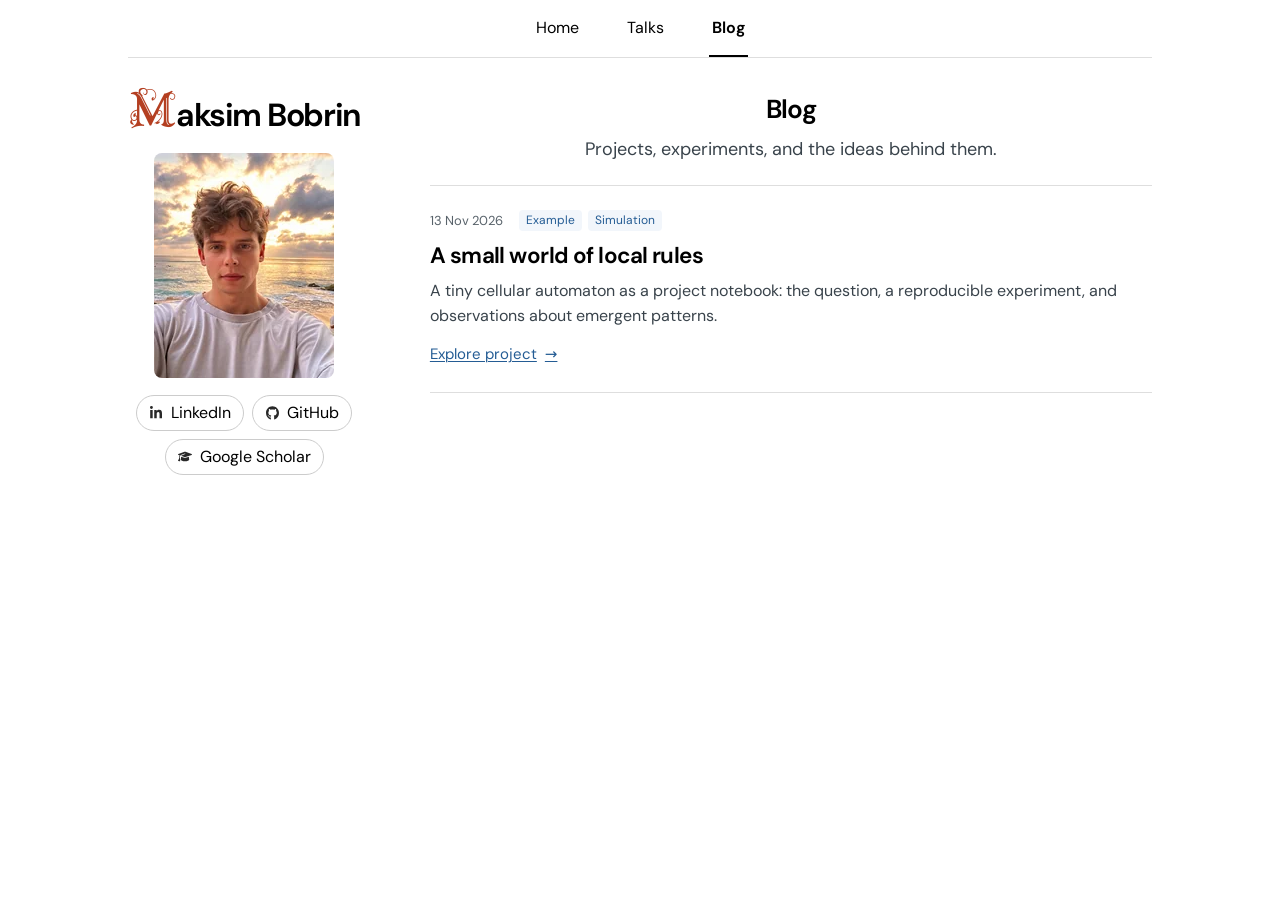
==== commit c0f0ddd1: "Remove earlier Blog notes and apply orange Quarto accents" ====
--- a/blog/index.html
+++ b/blog/index.html
@@ -14,7 +14,7 @@
   <meta name="twitter:title" content="Blog · Maksim Bobrin">
   <meta name="twitter:description" content="Projects, experiments, and research notes by Maksim Bobrin.">
   <title>Blog · Maksim Bobrin</title>
-  <link rel="stylesheet" href="../assets/site.css?v=a213619a45d1">
+  <link rel="stylesheet" href="../assets/site.css?v=6b3b69de487e">
 
 </head>
 <body>
@@ -45,12 +45,6 @@
       <p>A tiny cellular automaton as a project notebook: the question, a reproducible experiment, and observations about emergent patterns.</p>
       <a class="blog-open" href="local-rules/">Explore project <span aria-hidden="true">→</span><span class="sr-only">: A small world of local rules</span></a>
     </article></li></ul></section>
-  <section class="blog-archive" aria-labelledby="earlier-notes"><h2 id="earlier-notes">Earlier notes</h2>
-    <article><h3><a href="enot/">Fast neural optimal transport through expectile regularization</a></h3>
-      <p>The ideas behind ENOT: making neural optimal transport stable and fast.</p>
-      <a class="blog-open" href="enot/">Read article <span aria-hidden="true">→</span></a>
-    </article>
-  </section>
 </main>
     </div>
   </div>
--- a/assets/site.css
+++ b/assets/site.css
@@ -301,11 +301,8 @@
 .blog-entry h2 { font-size: 1.4rem; line-height: 1.35; text-wrap: pretty; }
 .blog-entry h2 a { text-decoration: none; }
 .blog-entry h2 a:hover { color: #245c94; text-decoration: underline; }
-.blog-entry p, .blog-archive p { margin-top: 8px; color: #39434b; font-size: 1rem; }
+.blog-entry p { margin-top: 8px; color: #39434b; font-size: 1rem; }
 .blog-open { display: inline-flex; align-items: baseline; gap: 8px; margin-top: 14px; color: #245c94; font-size: .9375rem; text-decoration: underline; text-underline-offset: .2em; }
-.blog-archive { margin-top: 36px; }
-.blog-archive h2 { font-size: 1rem; color: #59636b; font-weight: 500; margin-bottom: 16px; }
-.blog-archive h3 { font-size: 1.125rem; }
 [hidden] { display: none !important; }
 @media (max-width: 780px) {
   .layout { grid-template-columns: max-content minmax(0, 1fr); gap: 30px; width: calc(100% - 48px); }
